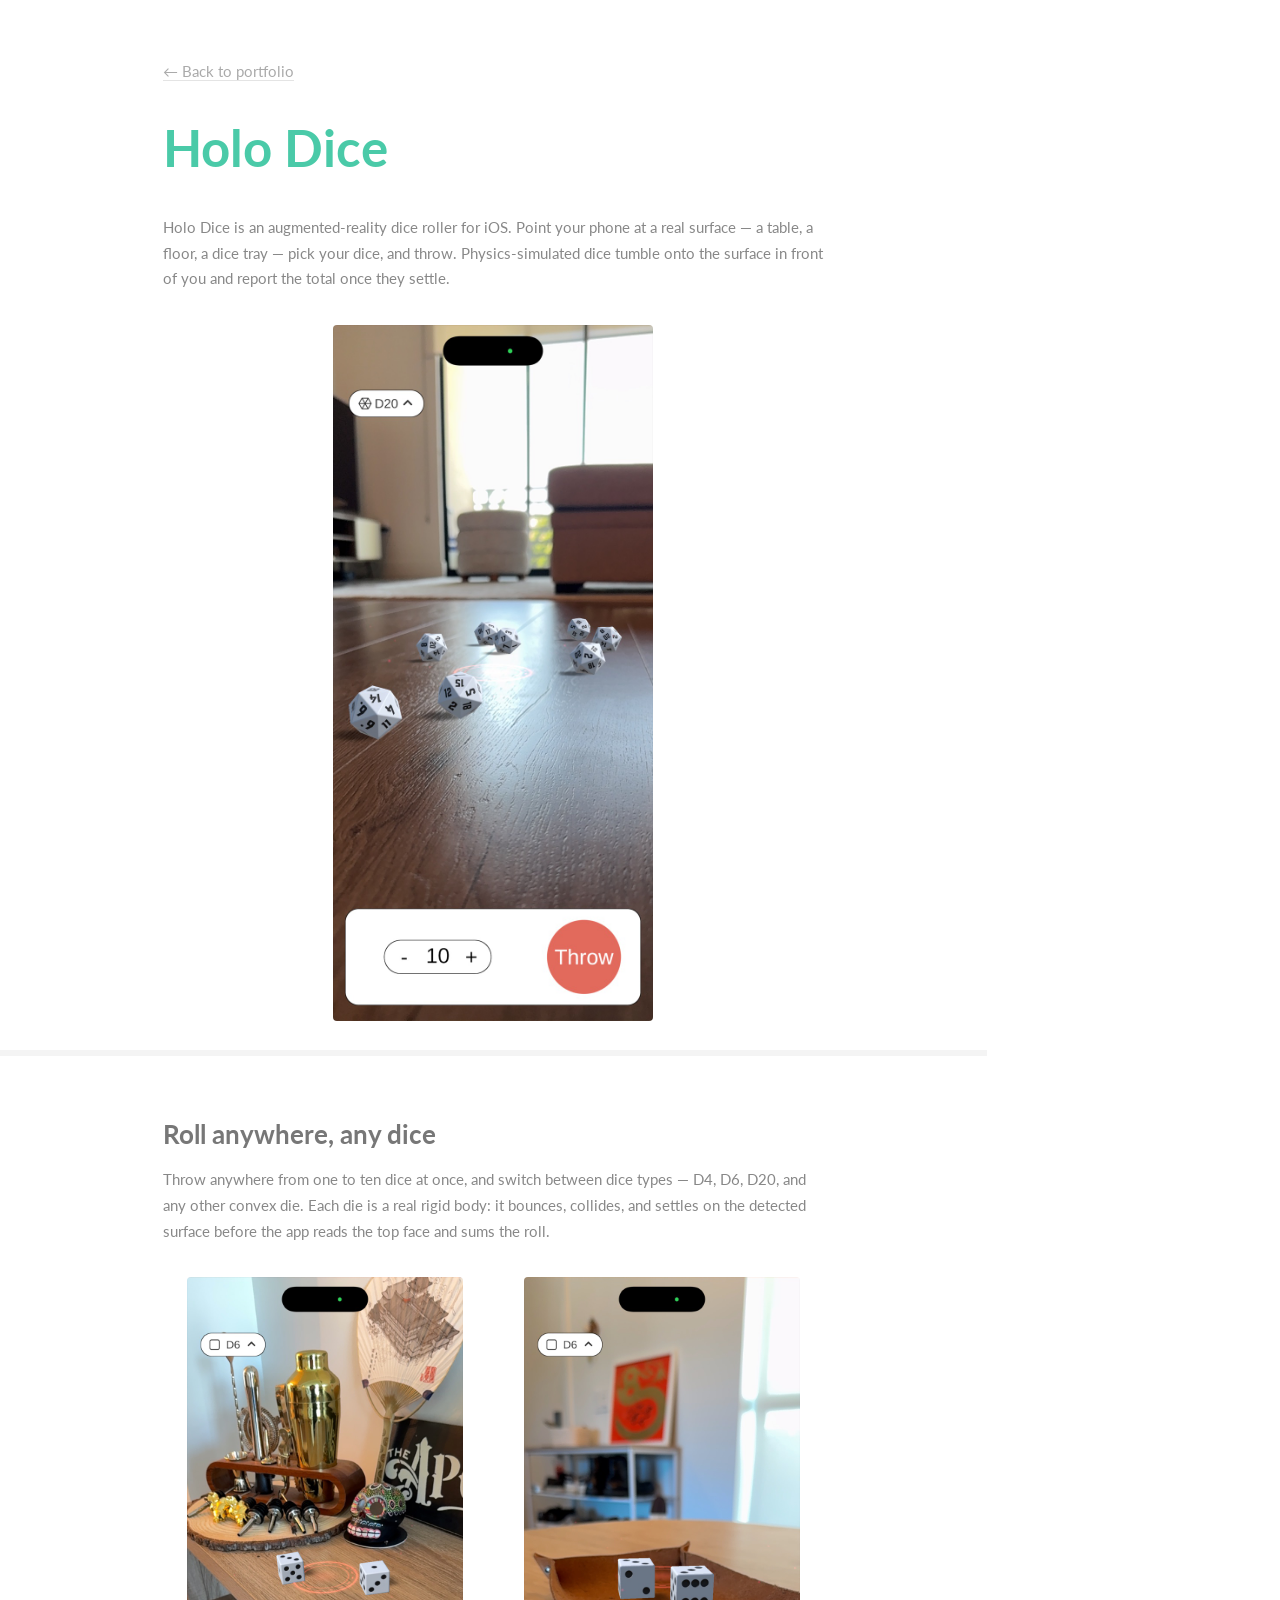
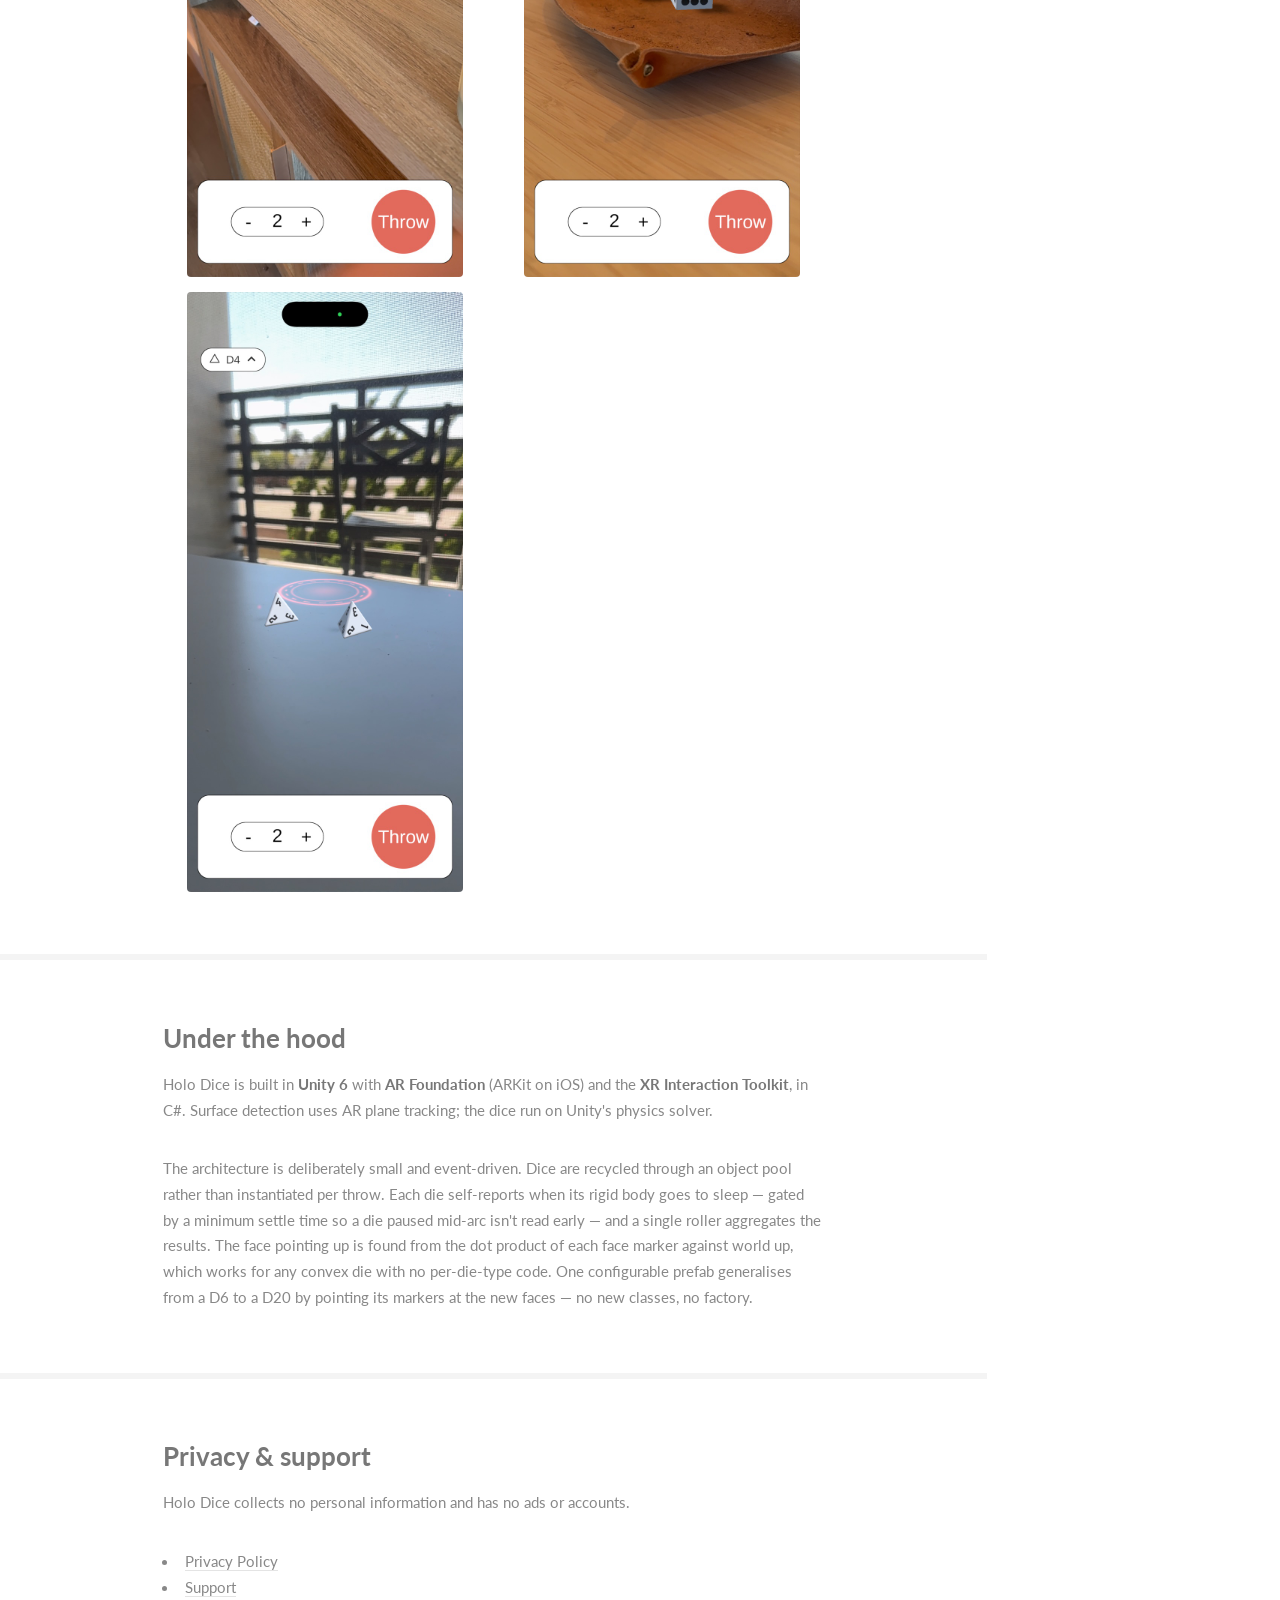
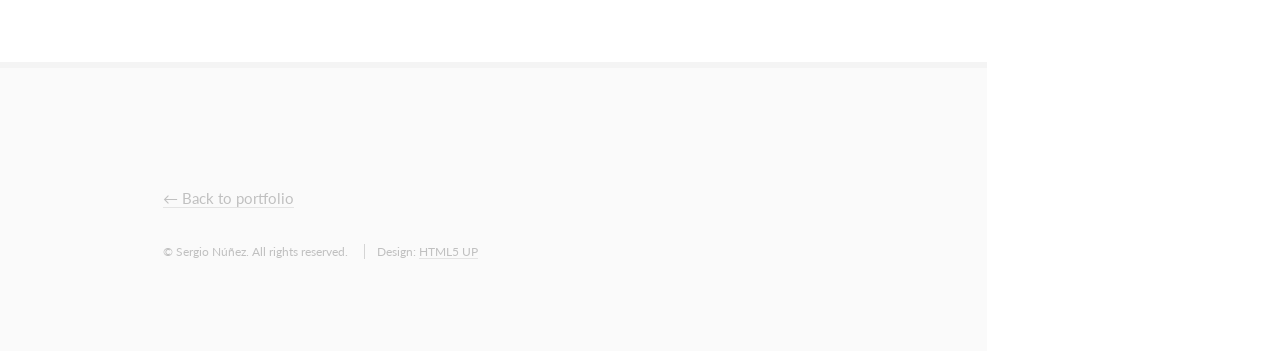
==== projects/holo-dice.html @ 377ddae7 "Rename project to Holo Dice and update privacy/support URLs" ====
<!DOCTYPE HTML>
<html>

<head>
	<title>Holo Dice — Sergio Núñez Portfolio</title>
	<meta charset="utf-8" />
	<meta name="viewport" content="width=device-width, initial-scale=1, user-scalable=no" />
	<link rel="stylesheet" href="../assets/css/main.css" />
</head>

<body class="is-preload">

	<!-- Wrapper -->
	<div id="wrapper">

		<!-- Main -->
		<div id="main">

			<!-- Intro -->
			<section id="one">
				<div class="container">
					<header class="major">
						<p><a href="../index.html#three">&larr; Back to portfolio</a></p>
						<h2>Holo Dice</h2>
					</header>
					<p>Holo Dice is an augmented-reality dice roller for iOS. Point your phone at a real surface &mdash; a
						table, a floor, a dice tray &mdash; pick your dice, and throw. Physics-simulated dice tumble onto
						the surface in front of you and report the total once they settle.</p>
					<div style="display: flex; justify-content: center;">
						<img src="../images/holo-dice/holo-dice_d20_floor.jpg"
							alt="Ten D20 dice scattered across a living-room floor in AR" loading="lazy" decoding="async"
							style="width: 60%; max-width: 320px; border-radius: 4px;" />
					</div>
				</div>
			</section>

			<!-- Gallery -->
			<section id="gallery">
				<div class="container">
					<h3>Roll anywhere, any dice</h3>
					<p>Throw anywhere from one to ten dice at once, and switch between dice types &mdash; D4, D6, D20, and
						any other convex die. Each die is a real rigid body: it bounces, collides, and settles on the
						detected surface before the app reads the top face and sums the roll.</p>
					<div class="media-grid">
						<img src="../images/holo-dice/holo-dice_d6_bar.jpg" alt="Two D6 dice resting on a console table in AR"
							loading="lazy" decoding="async" />
						<img src="../images/holo-dice/holo-dice_d6_tray.jpg" alt="Two D6 dice in a leather dice tray in AR"
							loading="lazy" decoding="async" />
						<img src="../images/holo-dice/holo-dice_d4_balcony.jpg"
							alt="Two D4 tetrahedral dice on a balcony table in AR" loading="lazy" decoding="async" />
					</div>
				</div>
			</section>

			<!-- Under the hood -->
			<section id="tech">
				<div class="container">
					<h3>Under the hood</h3>
					<p>Holo Dice is built in <strong>Unity 6</strong> with <strong>AR Foundation</strong> (ARKit on iOS)
						and the <strong>XR Interaction Toolkit</strong>, in C#. Surface detection uses AR plane tracking;
						the dice run on Unity's physics solver.</p>
					<p>The architecture is deliberately small and event-driven. Dice are recycled through an object pool
						rather than instantiated per throw. Each die self-reports when its rigid body goes to sleep
						&mdash; gated by a minimum settle time so a die paused mid-arc isn't read early &mdash; and a
						single roller aggregates the results. The face pointing up is found from the dot product of each
						face marker against world up, which works for any convex die with no per-die-type code. One
						configurable prefab generalises from a D6 to a D20 by pointing its markers at the new faces
						&mdash; no new classes, no factory.</p>
				</div>
			</section>

			<!-- Privacy & support -->
			<section id="links">
				<div class="container">
					<h3>Privacy &amp; support</h3>
					<p>Holo Dice collects no personal information and has no ads or accounts.</p>
					<ul>
						<li><a href="holo-dice-privacy.html">Privacy Policy</a></li>
						<li><a href="holo-dice-support.html">Support</a></li>
						<!-- TODO: add the App Store link here once the listing is live
						<li><a href="">Download on the App Store</a></li>
						-->
					</ul>
				</div>
			</section>

			<!-- Footer -->
			<section id="footer">
				<div class="container">
					<p><a href="../index.html#three">&larr; Back to portfolio</a></p>
					<ul class="copyright">
						<li>&copy; Sergio Núñez. All rights reserved.</li>
						<li>Design: <a href="http://html5up.net">HTML5 UP</a></li>
					</ul>
				</div>
			</section>

		</div>

	</div>

	<!-- Scripts -->
	<script src="../assets/js/jquery.min.js"></script>
	<script src="../assets/js/browser.min.js"></script>
	<script src="../assets/js/breakpoints.min.js"></script>
	<script src="../assets/js/util.js"></script>
	<script src="../assets/js/main.js"></script>

</body>

</html>
---- assets/css/main.css ----
@import url("fontawesome-all.min.css");
@import url("https://fonts.googleapis.com/css?family=Lato:400,400italic,700,700italic|Source+Code+Pro:400");

/*
	Read Only by HTML5 UP
	html5up.net | @ajlkn
	Free for personal and commercial use under the CCA 3.0 license (html5up.net/license)
*/

html, body, div, span, applet, object,
iframe, h1, h2, h3, h4, h5, h6, p, blockquote,
pre, a, abbr, acronym, address, big, cite,
code, del, dfn, em, img, ins, kbd, q, s, samp,
small, strike, strong, sub, sup, tt, var, b,
u, i, center, dl, dt, dd, ol, ul, li, fieldset,
form, label, legend, table, caption, tbody,
tfoot, thead, tr, th, td, article, aside,
canvas, details, embed, figure, figcaption,
footer, header, hgroup, menu, nav, output, ruby,
section, summary, time, mark, audio, video {
	margin: 0;
	padding: 0;
	border: 0;
	font-size: 100%;
	font: inherit;
	vertical-align: baseline;}

article, aside, details, figcaption, figure,
footer, header, hgroup, menu, nav, section {
	display: block;}

body {
	line-height: 1;
}

ol, ul {
	list-style: none;
}

blockquote, q {
	quotes: none;
}

	blockquote:before, blockquote:after, q:before, q:after {
		content: '';
		content: none;
	}

table {
	border-collapse: collapse;
	border-spacing: 0;
}

body {
	-webkit-text-size-adjust: none;
}

mark {
	background-color: transparent;
	color: inherit;
}

input::-moz-focus-inner {
	border: 0;
	padding: 0;
}

input, select, textarea {
	-moz-appearance: none;
	-webkit-appearance: none;
	-ms-appearance: none;
	appearance: none;
}

/* Basic */

	html {
		box-sizing: border-box;
	}

	*, *:before, *:after {
		box-sizing: inherit;
	}

	body {
		background: #fff;
	}

		body.is-preload *, body.is-preload *:before, body.is-preload *:after {
			-moz-animation: none !important;
			-webkit-animation: none !important;
			-ms-animation: none !important;
			animation: none !important;
			-moz-transition: none !important;
			-webkit-transition: none !important;
			-ms-transition: none !important;
			transition: none !important;
		}

	body, input, select, textarea {
		color: #888;
		font-family: "Lato", sans-serif;
		font-size: 16pt;
		font-weight: 400;
		line-height: 1.75em;
	}

	a {
		-moz-transition: color 0.2s ease-in-out, border-color 0.2s ease-in-out;
		-webkit-transition: color 0.2s ease-in-out, border-color 0.2s ease-in-out;
		-ms-transition: color 0.2s ease-in-out, border-color 0.2s ease-in-out;
		transition: color 0.2s ease-in-out, border-color 0.2s ease-in-out;
		border-bottom: solid 1px #e4e4e4;
		color: inherit;
		text-decoration: none;
	}

		a:hover {
			border-bottom-color: transparent;
			color: #4acaa8 !important;
		}

	strong, b {
		color: #777;
		font-weight: 700;
	}

	em, i {
		font-style: italic;
	}

	p {
		margin: 0 0 2.25em 0;
	}

	h1, h2, h3, h4, h5, h6 {
		color: #777;
		font-weight: 700;
		line-height: 1em;
		margin: 0 0 0.5625em 0;
	}

		h1 a, h2 a, h3 a, h4 a, h5 a, h6 a {
			border: 0;
			color: inherit;
			text-decoration: none;
		}

	h2 {
		font-size: 2em;
		line-height: 1.5em;
	}

	h3 {
		font-size: 1.75em;
		line-height: 1.5em;
	}

	h4 {
		font-size: 1.25em;
		line-height: 1.5em;
	}

	h5 {
		font-size: 0.9em;
		line-height: 1.5em;
	}

	h6 {
		font-size: 0.7em;
		line-height: 1.5em;
	}

	sub {
		font-size: 0.8em;
		position: relative;
		top: 0.5em;
	}

	sup {
		font-size: 0.8em;
		position: relative;
		top: -0.5em;
	}

	hr {
		border: 0;
		border-bottom: solid 2px #f4f4f4;
		margin: 2.25em 0;
	}

		hr.major {
			margin: 3.375em 0;
		}

	blockquote {
		border-left: solid 8px #e4e4e4;
		font-style: italic;
		margin: 0 0 2.25em 0;
		padding: 0.5em 0 0.5em 2em;
	}

	code {
		background: #555;
		border-radius: 5px;
		color: #fff;
		font-family: "Source Code Pro", monospace;
		font-size: 0.9em;
		margin: 0 0.25em;
		padding: 0.25em 0.65em;
	}

	pre {
		font-family: "Source Code Pro", monospace;
		font-size: 0.9em;
		margin: 0 0 2.25em 0;
	}

		pre code {
			-webkit-overflow-scrolling: touch;
			display: block;
			line-height: 1.5em;
			overflow-x: auto;
			padding: 1em 1.5em;
		}

	.align-left {
		text-align: left;
	}

	.align-center {
		text-align: center;
	}

	.align-right {
		text-align: right;
	}

/* Row */

	.row {
		display: flex;
		flex-wrap: wrap;
		box-sizing: border-box;
		align-items: stretch;
	}

		.row > * {
			box-sizing: border-box;
		}

		.row.gtr-uniform > * > :last-child {
			margin-bottom: 0;
		}

		.row.aln-left {
			justify-content: flex-start;
		}

		.row.aln-center {
			justify-content: center;
		}

		.row.aln-right {
			justify-content: flex-end;
		}

		.row.aln-top {
			align-items: flex-start;
		}

		.row.aln-middle {
			align-items: center;
		}

		.row.aln-bottom {
			align-items: flex-end;
		}

		.row > .imp {
			order: -1;
		}

		.row > .col-1 {
			width: 8.33333%;
		}

		.row > .off-1 {
			margin-left: 8.33333%;
		}

		.row > .col-2 {
			width: 16.66667%;
		}

		.row > .off-2 {
			margin-left: 16.66667%;
		}

		.row > .col-3 {
			width: 25%;
		}

		.row > .off-3 {
			margin-left: 25%;
		}

		.row > .col-4 {
			width: 33.33333%;
		}

		.row > .off-4 {
			margin-left: 33.33333%;
		}

		.row > .col-5 {
			width: 41.66667%;
		}

		.row > .off-5 {
			margin-left: 41.66667%;
		}

		.row > .col-6 {
			width: 50%;
		}

		.row > .off-6 {
			margin-left: 50%;
		}

		.row > .col-7 {
			width: 58.33333%;
		}

		.row > .off-7 {
			margin-left: 58.33333%;
		}

		.row > .col-8 {
			width: 66.66667%;
		}

		.row > .off-8 {
			margin-left: 66.66667%;
		}

		.row > .col-9 {
			width: 75%;
		}

		.row > .off-9 {
			margin-left: 75%;
		}

		.row > .col-10 {
			width: 83.33333%;
		}

		.row > .off-10 {
			margin-left: 83.33333%;
		}

		.row > .col-11 {
			width: 91.66667%;
		}

		.row > .off-11 {
			margin-left: 91.66667%;
		}

		.row > .col-12 {
			width: 100%;
		}

		.row > .off-12 {
			margin-left: 100%;
		}

		.row.gtr-0 {
			margin-top: 0;
			margin-left: 0em;
		}

			.row.gtr-0 > * {
				padding: 0 0 0 0em;
			}

			.row.gtr-0.gtr-uniform {
				margin-top: 0em;
			}

				.row.gtr-0.gtr-uniform > * {
					padding-top: 0em;
				}

		.row.gtr-25 {
			margin-top: 0;
			margin-left: -0.5em;
		}

			.row.gtr-25 > * {
				padding: 0 0 0 0.5em;
			}

			.row.gtr-25.gtr-uniform {
				margin-top: -0.5em;
			}

				.row.gtr-25.gtr-uniform > * {
					padding-top: 0.5em;
				}

		.row.gtr-50 {
			margin-top: 0;
			margin-left: -1em;
		}

			.row.gtr-50 > * {
				padding: 0 0 0 1em;
			}

			.row.gtr-50.gtr-uniform {
				margin-top: -1em;
			}

				.row.gtr-50.gtr-uniform > * {
					padding-top: 1em;
				}

		.row {
			margin-top: 0;
			margin-left: -2em;
		}

			.row > * {
				padding: 0 0 0 2em;
			}

			.row.gtr-uniform {
				margin-top: -2em;
			}

				.row.gtr-uniform > * {
					padding-top: 2em;
				}

		.row.gtr-150 {
			margin-top: 0;
			margin-left: -3em;
		}

			.row.gtr-150 > * {
				padding: 0 0 0 3em;
			}

			.row.gtr-150.gtr-uniform {
				margin-top: -3em;
			}

				.row.gtr-150.gtr-uniform > * {
					padding-top: 3em;
				}

		.row.gtr-200 {
			margin-top: 0;
			margin-left: -4em;
		}

			.row.gtr-200 > * {
				padding: 0 0 0 4em;
			}

			.row.gtr-200.gtr-uniform {
				margin-top: -4em;
			}

				.row.gtr-200.gtr-uniform > * {
					padding-top: 4em;
				}

		@media screen and (max-width: 1680px) {

			.row {
				display: flex;
				flex-wrap: wrap;
				box-sizing: border-box;
				align-items: stretch;
			}

				.row > * {
					box-sizing: border-box;
				}

				.row.gtr-uniform > * > :last-child {
					margin-bottom: 0;
				}

				.row.aln-left {
					justify-content: flex-start;
				}

				.row.aln-center {
					justify-content: center;
				}

				.row.aln-right {
					justify-content: flex-end;
				}

				.row.aln-top {
					align-items: flex-start;
				}

				.row.aln-middle {
					align-items: center;
				}

				.row.aln-bottom {
					align-items: flex-end;
				}

				.row > .imp-xlarge {
					order: -1;
				}

				.row > .col-1-xlarge {
					width: 8.33333%;
				}

				.row > .off-1-xlarge {
					margin-left: 8.33333%;
				}

				.row > .col-2-xlarge {
					width: 16.66667%;
				}

				.row > .off-2-xlarge {
					margin-left: 16.66667%;
				}

				.row > .col-3-xlarge {
					width: 25%;
				}

				.row > .off-3-xlarge {
					margin-left: 25%;
				}

				.row > .col-4-xlarge {
					width: 33.33333%;
				}

				.row > .off-4-xlarge {
					margin-left: 33.33333%;
				}

				.row > .col-5-xlarge {
					width: 41.66667%;
				}

				.row > .off-5-xlarge {
					margin-left: 41.66667%;
				}

				.row > .col-6-xlarge {
					width: 50%;
				}

				.row > .off-6-xlarge {
					margin-left: 50%;
				}

				.row > .col-7-xlarge {
					width: 58.33333%;
				}

				.row > .off-7-xlarge {
					margin-left: 58.33333%;
				}

				.row > .col-8-xlarge {
					width: 66.66667%;
				}

				.row > .off-8-xlarge {
					margin-left: 66.66667%;
				}

				.row > .col-9-xlarge {
					width: 75%;
				}

				.row > .off-9-xlarge {
					margin-left: 75%;
				}

				.row > .col-10-xlarge {
					width: 83.33333%;
				}

				.row > .off-10-xlarge {
					margin-left: 83.33333%;
				}

				.row > .col-11-xlarge {
					width: 91.66667%;
				}

				.row > .off-11-xlarge {
					margin-left: 91.66667%;
				}

				.row > .col-12-xlarge {
					width: 100%;
				}

				.row > .off-12-xlarge {
					margin-left: 100%;
				}

				.row.gtr-0 {
					margin-top: 0;
					margin-left: 0em;
				}

					.row.gtr-0 > * {
						padding: 0 0 0 0em;
					}

					.row.gtr-0.gtr-uniform {
						margin-top: 0em;
					}

						.row.gtr-0.gtr-uniform > * {
							padding-top: 0em;
						}

				.row.gtr-25 {
					margin-top: 0;
					margin-left: -0.5em;
				}

					.row.gtr-25 > * {
						padding: 0 0 0 0.5em;
					}

					.row.gtr-25.gtr-uniform {
						margin-top: -0.5em;
					}

						.row.gtr-25.gtr-uniform > * {
							padding-top: 0.5em;
						}

				.row.gtr-50 {
					margin-top: 0;
					margin-left: -1em;
				}

					.row.gtr-50 > * {
						padding: 0 0 0 1em;
					}

					.row.gtr-50.gtr-uniform {
						margin-top: -1em;
					}

						.row.gtr-50.gtr-uniform > * {
							padding-top: 1em;
						}

				.row {
					margin-top: 0;
					margin-left: -2em;
				}

					.row > * {
						padding: 0 0 0 2em;
					}

					.row.gtr-uniform {
						margin-top: -2em;
					}

						.row.gtr-uniform > * {
							padding-top: 2em;
						}

				.row.gtr-150 {
					margin-top: 0;
					margin-left: -3em;
				}

					.row.gtr-150 > * {
						padding: 0 0 0 3em;
					}

					.row.gtr-150.gtr-uniform {
						margin-top: -3em;
					}

						.row.gtr-150.gtr-uniform > * {
							padding-top: 3em;
						}

				.row.gtr-200 {
					margin-top: 0;
					margin-left: -4em;
				}

					.row.gtr-200 > * {
						padding: 0 0 0 4em;
					}

					.row.gtr-200.gtr-uniform {
						margin-top: -4em;
					}

						.row.gtr-200.gtr-uniform > * {
							padding-top: 4em;
						}

		}

		@media screen and (max-width: 1280px) {

			.row {
				display: flex;
				flex-wrap: wrap;
				box-sizing: border-box;
				align-items: stretch;
			}

				.row > * {
					box-sizing: border-box;
				}

				.row.gtr-uniform > * > :last-child {
					margin-bottom: 0;
				}

				.row.aln-left {
					justify-content: flex-start;
				}

				.row.aln-center {
					justify-content: center;
				}

				.row.aln-right {
					justify-content: flex-end;
				}

				.row.aln-top {
					align-items: flex-start;
				}

				.row.aln-middle {
					align-items: center;
				}

				.row.aln-bottom {
					align-items: flex-end;
				}

				.row > .imp-large {
					order: -1;
				}

				.row > .col-1-large {
					width: 8.33333%;
				}

				.row > .off-1-large {
					margin-left: 8.33333%;
				}

				.row > .col-2-large {
					width: 16.66667%;
				}

				.row > .off-2-large {
					margin-left: 16.66667%;
				}

				.row > .col-3-large {
					width: 25%;
				}

				.row > .off-3-large {
					margin-left: 25%;
				}

				.row > .col-4-large {
					width: 33.33333%;
				}

				.row > .off-4-large {
					margin-left: 33.33333%;
				}

				.row > .col-5-large {
					width: 41.66667%;
				}

				.row > .off-5-large {
					margin-left: 41.66667%;
				}

				.row > .col-6-large {
					width: 50%;
				}

				.row > .off-6-large {
					margin-left: 50%;
				}

				.row > .col-7-large {
					width: 58.33333%;
				}

				.row > .off-7-large {
					margin-left: 58.33333%;
				}

				.row > .col-8-large {
					width: 66.66667%;
				}

				.row > .off-8-large {
					margin-left: 66.66667%;
				}

				.row > .col-9-large {
					width: 75%;
				}

				.row > .off-9-large {
					margin-left: 75%;
				}

				.row > .col-10-large {
					width: 83.33333%;
				}

				.row > .off-10-large {
					margin-left: 83.33333%;
				}

				.row > .col-11-large {
					width: 91.66667%;
				}

				.row > .off-11-large {
					margin-left: 91.66667%;
				}

				.row > .col-12-large {
					width: 100%;
				}

				.row > .off-12-large {
					margin-left: 100%;
				}

				.row.gtr-0 {
					margin-top: 0;
					margin-left: 0em;
				}

					.row.gtr-0 > * {
						padding: 0 0 0 0em;
					}

					.row.gtr-0.gtr-uniform {
						margin-top: 0em;
					}

						.row.gtr-0.gtr-uniform > * {
							padding-top: 0em;
						}

				.row.gtr-25 {
					margin-top: 0;
					margin-left: -0.375em;
				}

					.row.gtr-25 > * {
						padding: 0 0 0 0.375em;
					}

					.row.gtr-25.gtr-uniform {
						margin-top: -0.375em;
					}

						.row.gtr-25.gtr-uniform > * {
							padding-top: 0.375em;
						}

				.row.gtr-50 {
					margin-top: 0;
					margin-left: -0.75em;
				}

					.row.gtr-50 > * {
						padding: 0 0 0 0.75em;
					}

					.row.gtr-50.gtr-uniform {
						margin-top: -0.75em;
					}

						.row.gtr-50.gtr-uniform > * {
							padding-top: 0.75em;
						}

				.row {
					margin-top: 0;
					margin-left: -1.5em;
				}

					.row > * {
						padding: 0 0 0 1.5em;
					}

					.row.gtr-uniform {
						margin-top: -1.5em;
					}

						.row.gtr-uniform > * {
							padding-top: 1.5em;
						}

				.row.gtr-150 {
					margin-top: 0;
					margin-left: -2.25em;
				}

					.row.gtr-150 > * {
						padding: 0 0 0 2.25em;
					}

					.row.gtr-150.gtr-uniform {
						margin-top: -2.25em;
					}

						.row.gtr-150.gtr-uniform > * {
							padding-top: 2.25em;
						}

				.row.gtr-200 {
					margin-top: 0;
					margin-left: -3em;
				}

					.row.gtr-200 > * {
						padding: 0 0 0 3em;
					}

					.row.gtr-200.gtr-uniform {
						margin-top: -3em;
					}

						.row.gtr-200.gtr-uniform > * {
							padding-top: 3em;
						}

		}

		@media screen and (max-width: 1024px) {

			.row {
				display: flex;
				flex-wrap: wrap;
				box-sizing: border-box;
				align-items: stretch;
			}

				.row > * {
					box-sizing: border-box;
				}

				.row.gtr-uniform > * > :last-child {
					margin-bottom: 0;
				}

				.row.aln-left {
					justify-content: flex-start;
				}

				.row.aln-center {
					justify-content: center;
				}

				.row.aln-right {
					justify-content: flex-end;
				}

				.row.aln-top {
					align-items: flex-start;
				}

				.row.aln-middle {
					align-items: center;
				}

				.row.aln-bottom {
					align-items: flex-end;
				}

				.row > .imp-medium {
					order: -1;
				}

				.row > .col-1-medium {
					width: 8.33333%;
				}

				.row > .off-1-medium {
					margin-left: 8.33333%;
				}

				.row > .col-2-medium {
					width: 16.66667%;
				}

				.row > .off-2-medium {
					margin-left: 16.66667%;
				}

				.row > .col-3-medium {
					width: 25%;
				}

				.row > .off-3-medium {
					margin-left: 25%;
				}

				.row > .col-4-medium {
					width: 33.33333%;
				}

				.row > .off-4-medium {
					margin-left: 33.33333%;
				}

				.row > .col-5-medium {
					width: 41.66667%;
				}

				.row > .off-5-medium {
					margin-left: 41.66667%;
				}

				.row > .col-6-medium {
					width: 50%;
				}

				.row > .off-6-medium {
					margin-left: 50%;
				}

				.row > .col-7-medium {
					width: 58.33333%;
				}

				.row > .off-7-medium {
					margin-left: 58.33333%;
				}

				.row > .col-8-medium {
					width: 66.66667%;
				}

				.row > .off-8-medium {
					margin-left: 66.66667%;
				}

				.row > .col-9-medium {
					width: 75%;
				}

				.row > .off-9-medium {
					margin-left: 75%;
				}

				.row > .col-10-medium {
					width: 83.33333%;
				}

				.row > .off-10-medium {
					margin-left: 83.33333%;
				}

				.row > .col-11-medium {
					width: 91.66667%;
				}

				.row > .off-11-medium {
					margin-left: 91.66667%;
				}

				.row > .col-12-medium {
					width: 100%;
				}

				.row > .off-12-medium {
					margin-left: 100%;
				}

				.row.gtr-0 {
					margin-top: 0;
					margin-left: 0em;
				}

					.row.gtr-0 > * {
						padding: 0 0 0 0em;
					}

					.row.gtr-0.gtr-uniform {
						margin-top: 0em;
					}

						.row.gtr-0.gtr-uniform > * {
							padding-top: 0em;
						}

				.row.gtr-25 {
					margin-top: 0;
					margin-left: -0.375em;
				}

					.row.gtr-25 > * {
						padding: 0 0 0 0.375em;
					}

					.row.gtr-25.gtr-uniform {
						margin-top: -0.375em;
					}

						.row.gtr-25.gtr-uniform > * {
							padding-top: 0.375em;
						}

				.row.gtr-50 {
					margin-top: 0;
					margin-left: -0.75em;
				}

					.row.gtr-50 > * {
						padding: 0 0 0 0.75em;
					}

					.row.gtr-50.gtr-uniform {
						margin-top: -0.75em;
					}

						.row.gtr-50.gtr-uniform > * {
							padding-top: 0.75em;
						}

				.row {
					margin-top: 0;
					margin-left: -1.5em;
				}

					.row > * {
						padding: 0 0 0 1.5em;
					}

					.row.gtr-uniform {
						margin-top: -1.5em;
					}

						.row.gtr-uniform > * {
							padding-top: 1.5em;
						}

				.row.gtr-150 {
					margin-top: 0;
					margin-left: -2.25em;
				}

					.row.gtr-150 > * {
						padding: 0 0 0 2.25em;
					}

					.row.gtr-150.gtr-uniform {
						margin-top: -2.25em;
					}

						.row.gtr-150.gtr-uniform > * {
							padding-top: 2.25em;
						}

				.row.gtr-200 {
					margin-top: 0;
					margin-left: -3em;
				}

					.row.gtr-200 > * {
						padding: 0 0 0 3em;
					}

					.row.gtr-200.gtr-uniform {
						margin-top: -3em;
					}

						.row.gtr-200.gtr-uniform > * {
							padding-top: 3em;
						}

		}

		@media screen and (max-width: 736px) {

			.row {
				display: flex;
				flex-wrap: wrap;
				box-sizing: border-box;
				align-items: stretch;
			}

				.row > * {
					box-sizing: border-box;
				}

				.row.gtr-uniform > * > :last-child {
					margin-bottom: 0;
				}

				.row.aln-left {
					justify-content: flex-start;
				}

				.row.aln-center {
					justify-content: center;
				}

				.row.aln-right {
					justify-content: flex-end;
				}

				.row.aln-top {
					align-items: flex-start;
				}

				.row.aln-middle {
					align-items: center;
				}

				.row.aln-bottom {
					align-items: flex-end;
				}

				.row > .imp-small {
					order: -1;
				}

				.row > .col-1-small {
					width: 8.33333%;
				}

				.row > .off-1-small {
					margin-left: 8.33333%;
				}

				.row > .col-2-small {
					width: 16.66667%;
				}

				.row > .off-2-small {
					margin-left: 16.66667%;
				}

				.row > .col-3-small {
					width: 25%;
				}

				.row > .off-3-small {
					margin-left: 25%;
				}

				.row > .col-4-small {
					width: 33.33333%;
				}

				.row > .off-4-small {
					margin-left: 33.33333%;
				}

				.row > .col-5-small {
					width: 41.66667%;
				}

				.row > .off-5-small {
					margin-left: 41.66667%;
				}

				.row > .col-6-small {
					width: 50%;
				}

				.row > .off-6-small {
					margin-left: 50%;
				}

				.row > .col-7-small {
					width: 58.33333%;
				}

				.row > .off-7-small {
					margin-left: 58.33333%;
				}

				.row > .col-8-small {
					width: 66.66667%;
				}

				.row > .off-8-small {
					margin-left: 66.66667%;
				}

				.row > .col-9-small {
					width: 75%;
				}

				.row > .off-9-small {
					margin-left: 75%;
				}

				.row > .col-10-small {
					width: 83.33333%;
				}

				.row > .off-10-small {
					margin-left: 83.33333%;
				}

				.row > .col-11-small {
					width: 91.66667%;
				}

				.row > .off-11-small {
					margin-left: 91.66667%;
				}

				.row > .col-12-small {
					width: 100%;
				}

				.row > .off-12-small {
					margin-left: 100%;
				}

				.row.gtr-0 {
					margin-top: 0;
					margin-left: 0em;
				}

					.row.gtr-0 > * {
						padding: 0 0 0 0em;
					}

					.row.gtr-0.gtr-uniform {
						margin-top: 0em;
					}

						.row.gtr-0.gtr-uniform > * {
							padding-top: 0em;
						}

				.row.gtr-25 {
					margin-top: 0;
					margin-left: -0.3125em;
				}

					.row.gtr-25 > * {
						padding: 0 0 0 0.3125em;
					}

					.row.gtr-25.gtr-uniform {
						margin-top: -0.3125em;
					}

						.row.gtr-25.gtr-uniform > * {
							padding-top: 0.3125em;
						}

				.row.gtr-50 {
					margin-top: 0;
					margin-left: -0.625em;
				}

					.row.gtr-50 > * {
						padding: 0 0 0 0.625em;
					}

					.row.gtr-50.gtr-uniform {
						margin-top: -0.625em;
					}

						.row.gtr-50.gtr-uniform > * {
							padding-top: 0.625em;
						}

				.row {
					margin-top: 0;
					margin-left: -1.25em;
				}

					.row > * {
						padding: 0 0 0 1.25em;
					}

					.row.gtr-uniform {
						margin-top: -1.25em;
					}

						.row.gtr-uniform > * {
							padding-top: 1.25em;
						}

				.row.gtr-150 {
					margin-top: 0;
					margin-left: -1.875em;
				}

					.row.gtr-150 > * {
						padding: 0 0 0 1.875em;
					}

					.row.gtr-150.gtr-uniform {
						margin-top: -1.875em;
					}

						.row.gtr-150.gtr-uniform > * {
							padding-top: 1.875em;
						}

				.row.gtr-200 {
					margin-top: 0;
					margin-left: -2.5em;
				}

					.row.gtr-200 > * {
						padding: 0 0 0 2.5em;
					}

					.row.gtr-200.gtr-uniform {
						margin-top: -2.5em;
					}

						.row.gtr-200.gtr-uniform > * {
							padding-top: 2.5em;
						}

		}

		@media screen and (max-width: 480px) {

			.row {
				display: flex;
				flex-wrap: wrap;
				box-sizing: border-box;
				align-items: stretch;
			}

				.row > * {
					box-sizing: border-box;
				}

				.row.gtr-uniform > * > :last-child {
					margin-bottom: 0;
				}

				.row.aln-left {
					justify-content: flex-start;
				}

				.row.aln-center {
					justify-content: center;
				}

				.row.aln-right {
					justify-content: flex-end;
				}

				.row.aln-top {
					align-items: flex-start;
				}

				.row.aln-middle {
					align-items: center;
				}

				.row.aln-bottom {
					align-items: flex-end;
				}

				.row > .imp-xsmall {
					order: -1;
				}

				.row > .col-1-xsmall {
					width: 8.33333%;
				}

				.row > .off-1-xsmall {
					margin-left: 8.33333%;
				}

				.row > .col-2-xsmall {
					width: 16.66667%;
				}

				.row > .off-2-xsmall {
					margin-left: 16.66667%;
				}

				.row > .col-3-xsmall {
					width: 25%;
				}

				.row > .off-3-xsmall {
					margin-left: 25%;
				}

				.row > .col-4-xsmall {
					width: 33.33333%;
				}

				.row > .off-4-xsmall {
					margin-left: 33.33333%;
				}

				.row > .col-5-xsmall {
					width: 41.66667%;
				}

				.row > .off-5-xsmall {
					margin-left: 41.66667%;
				}

				.row > .col-6-xsmall {
					width: 50%;
				}

				.row > .off-6-xsmall {
					margin-left: 50%;
				}

				.row > .col-7-xsmall {
					width: 58.33333%;
				}

				.row > .off-7-xsmall {
					margin-left: 58.33333%;
				}

				.row > .col-8-xsmall {
					width: 66.66667%;
				}

				.row > .off-8-xsmall {
					margin-left: 66.66667%;
				}

				.row > .col-9-xsmall {
					width: 75%;
				}

				.row > .off-9-xsmall {
					margin-left: 75%;
				}

				.row > .col-10-xsmall {
					width: 83.33333%;
				}

				.row > .off-10-xsmall {
					margin-left: 83.33333%;
				}

				.row > .col-11-xsmall {
					width: 91.66667%;
				}

				.row > .off-11-xsmall {
					margin-left: 91.66667%;
				}

				.row > .col-12-xsmall {
					width: 100%;
				}

				.row > .off-12-xsmall {
					margin-left: 100%;
				}

				.row.gtr-0 {
					margin-top: 0;
					margin-left: 0em;
				}

					.row.gtr-0 > * {
						padding: 0 0 0 0em;
					}

					.row.gtr-0.gtr-uniform {
						margin-top: 0em;
					}

						.row.gtr-0.gtr-uniform > * {
							padding-top: 0em;
						}

				.row.gtr-25 {
					margin-top: 0;
					margin-left: -0.3125em;
				}

					.row.gtr-25 > * {
						padding: 0 0 0 0.3125em;
					}

					.row.gtr-25.gtr-uniform {
						margin-top: -0.3125em;
					}

						.row.gtr-25.gtr-uniform > * {
							padding-top: 0.3125em;
						}

				.row.gtr-50 {
					margin-top: 0;
					margin-left: -0.625em;
				}

					.row.gtr-50 > * {
						padding: 0 0 0 0.625em;
					}

					.row.gtr-50.gtr-uniform {
						margin-top: -0.625em;
					}

						.row.gtr-50.gtr-uniform > * {
							padding-top: 0.625em;
						}

				.row {
					margin-top: 0;
					margin-left: -1.25em;
				}

					.row > * {
						padding: 0 0 0 1.25em;
					}

					.row.gtr-uniform {
						margin-top: -1.25em;
					}

						.row.gtr-uniform > * {
							padding-top: 1.25em;
						}

				.row.gtr-150 {
					margin-top: 0;
					margin-left: -1.875em;
				}

					.row.gtr-150 > * {
						padding: 0 0 0 1.875em;
					}

					.row.gtr-150.gtr-uniform {
						margin-top: -1.875em;
					}

						.row.gtr-150.gtr-uniform > * {
							padding-top: 1.875em;
						}

				.row.gtr-200 {
					margin-top: 0;
					margin-left: -2.5em;
				}

					.row.gtr-200 > * {
						padding: 0 0 0 2.5em;
					}

					.row.gtr-200.gtr-uniform {
						margin-top: -2.5em;
					}

						.row.gtr-200.gtr-uniform > * {
							padding-top: 2.5em;
						}

		}

/* Container */

	.container {
		margin: 0 auto;
		max-width: calc(100% - 4.5em);
		width: 45em;
	}

		.container.xsmall {
			width: 11.25em;
		}

		.container.small {
			width: 22.5em;
		}

		.container.medium {
			width: 33.75em;
		}

		.container.large {
			width: 56.25em;
		}

		.container.xlarge {
			width: 67.5em;
		}

		.container.max {
			width: 100%;
		}

		@media screen and (max-width: 1024px) {

			.container {
				width: 100% !important;
			}

		}

		@media screen and (max-width: 480px) {

			.container {
				max-width: calc(100% - 3.375em);
			}

		}

/* Section/Article */

	section.special, article.special {
		text-align: center;
	}

	header p {
		color: #aaa;
		position: relative;
		margin: 0 0 1.6875em 0;
	}

	header h2 + p {
		font-size: 1.25em;
		margin-top: -0.5em;
		line-height: 1.5em;
	}

	header h3 + p {
		font-size: 1.1em;
		margin-top: -0.35em;
		line-height: 1.5em;
	}

	header h4 + p,
	header h5 + p,
	header h6 + p {
		font-size: 0.9em;
		margin-top: -0.25em;
		line-height: 1.5em;
	}

	header.major h2 {
		color: #4acaa8;
		font-size: 3.5em;
	}

		header.major h2 + p {
			color: #777;
			font-size: 1.75em;
			font-weight: 700;
			margin-top: -0.75em;
		}

/* Form */

	form {
		margin: 0 0 2.25em 0;
	}

	label {
		color: #777;
		display: block;
		font-size: 0.9em;
		font-weight: 700;
		margin: 0 0 1.125em 0;
	}

	input::-moz-focus-inner {
		border: 0;
		padding: 0;
	}

	input[type="text"],
	input[type="password"],
	input[type="email"],
	select,
	textarea {
		-moz-appearance: none;
		-webkit-appearance: none;
		-ms-appearance: none;
		appearance: none;
		border-radius: 5px;
		border: none;
		border: solid 2px #e4e4e4;
		color: inherit;
		display: block;
		outline: 0;
		padding: 0 1em;
		text-decoration: none;
		width: 100%;
	}

		input[type="text"]:invalid,
		input[type="password"]:invalid,
		input[type="email"]:invalid,
		select:invalid,
		textarea:invalid {
			box-shadow: none;
		}

		input[type="text"]:focus,
		input[type="password"]:focus,
		input[type="email"]:focus,
		select:focus,
		textarea:focus {
			border-color: #4acaa8;
		}

	select {
		background-image: url("data:image/svg+xml;charset=utf8,%3Csvg xmlns='http://www.w3.org/2000/svg' width='40' height='40' preserveAspectRatio='none' viewBox='0 0 40 40'%3E%3Cpath d='M9.4,12.3l10.4,10.4l10.4-10.4c0.2-0.2,0.5-0.4,0.9-0.4c0.3,0,0.6,0.1,0.9,0.4l3.3,3.3c0.2,0.2,0.4,0.5,0.4,0.9 c0,0.4-0.1,0.6-0.4,0.9L20.7,31.9c-0.2,0.2-0.5,0.4-0.9,0.4c-0.3,0-0.6-0.1-0.9-0.4L4.3,17.3c-0.2-0.2-0.4-0.5-0.4-0.9 c0-0.4,0.1-0.6,0.4-0.9l3.3-3.3c0.2-0.2,0.5-0.4,0.9-0.4S9.1,12.1,9.4,12.3z' fill='%23e4e4e4' /%3E%3C/svg%3E");
		background-size: 1.25em;
		background-repeat: no-repeat;
		background-position: calc(100% - 1em) center;
		height: 2.75em;
		padding-right: 2.75em;
		text-overflow: ellipsis;
	}

		select option {
			color: #777;
			background: #fff;
		}

		select:focus::-ms-value {
			background-color: transparent;
		}

		select::-ms-expand {
			display: none;
		}

	input[type="text"],
	input[type="password"],
	input[type="email"],
	select {
		height: 2.75em;
	}

	textarea {
		padding: 0.75em 1em;
	}

	input[type="checkbox"],
	input[type="radio"] {
		-moz-appearance: none;
		-webkit-appearance: none;
		-ms-appearance: none;
		appearance: none;
		display: block;
		float: left;
		margin-right: -2em;
		opacity: 0;
		width: 1em;
		z-index: -1;
	}

		input[type="checkbox"] + label,
		input[type="radio"] + label {
			text-decoration: none;
			color: #888;
			cursor: pointer;
			display: inline-block;
			font-size: 1em;
			font-weight: 400;
			padding-left: 2.4em;
			padding-right: 0.75em;
			position: relative;
		}

			input[type="checkbox"] + label:before,
			input[type="radio"] + label:before {
				-moz-osx-font-smoothing: grayscale;
				-webkit-font-smoothing: antialiased;
				display: inline-block;
				font-style: normal;
				font-variant: normal;
				text-rendering: auto;
				line-height: 1;
				text-transform: none !important;
				font-family: 'Font Awesome 5 Free';
				font-weight: 900;
			}

			input[type="checkbox"] + label:before,
			input[type="radio"] + label:before {
				background: #fafafa;
				border-radius: 5px;
				border: solid 2px #e4e4e4;
				content: '';
				display: inline-block;
				font-size: 0.8em;
				height: 2.0625em;
				left: 0;
				line-height: 2.0625em;
				position: absolute;
				text-align: center;
				top: 0;
				width: 2.0625em;
			}

		input[type="checkbox"]:checked + label:before,
		input[type="radio"]:checked + label:before {
			background: #989898;
			border-color: #989898;
			color: #ffffff;
			content: '\f00c';
		}

		input[type="checkbox"]:focus + label:before,
		input[type="radio"]:focus + label:before {
			border-color: #4acaa8;
		}

	input[type="checkbox"] + label:before {
		border-radius: 5px;
	}

	input[type="radio"] + label:before {
		border-radius: 100%;
	}

	::-webkit-input-placeholder {
		color: #aaa !important;
		font-style: italic;
		opacity: 1.0;
	}

	:-moz-placeholder {
		color: #aaa !important;
		font-style: italic;
		opacity: 1.0;
	}

	::-moz-placeholder {
		color: #aaa !important;
		font-style: italic;
		opacity: 1.0;
	}

	:-ms-input-placeholder {
		color: #aaa !important;
		font-style: italic;
		opacity: 1.0;
	}

/* Box */

	.box {
		border-radius: 5px;
		border: solid 2px #e4e4e4;
		margin-bottom: 2.25em;
		padding: 1.5em;
	}

		.box > :last-child,
		.box > :last-child > :last-child,
		.box > :last-child > :last-child > :last-child {
			margin-bottom: 0;
		}

		.box.alt {
			border: 0;
			border-radius: 0;
			padding: 0;
		}

/* Icon */

	.icon {
		text-decoration: none;
		border-bottom: none;
		position: relative;
	}

		.icon:before {
			-moz-osx-font-smoothing: grayscale;
			-webkit-font-smoothing: antialiased;
			display: inline-block;
			font-style: normal;
			font-variant: normal;
			text-rendering: auto;
			line-height: 1;
			text-transform: none !important;
			font-family: 'Font Awesome 5 Free';
			font-weight: 400;
		}

		.icon > .label {
			display: none;
		}

		.icon:before {
			line-height: inherit;
		}

		.icon.solid:before {
			font-weight: 900;
		}

		.icon.brands:before {
			font-family: 'Font Awesome 5 Brands';
		}

/* Image */

	.image {
		border-radius: 5px;
		border: 0;
		display: inline-block;
		position: relative;
	}

		.image[data-position] img {
			-moz-object-fit: cover;
			-webkit-object-fit: cover;
			-ms-object-fit: cover;
			object-fit: cover;
			display: block;
			position: absolute;
			top: 0;
			left: 0;
			width: 100%;
			height: 100%;
		}

		.image[data-position="top left"] img {
			-moz-object-position: top left;
			-webkit-object-position: top left;
			-ms-object-position: top left;
			object-position: top left;
		}

		.image[data-position="top"] img {
			-moz-object-position: top;
			-webkit-object-position: top;
			-ms-object-position: top;
			object-position: top;
		}

		.image[data-position="top right"] img {
			-moz-object-position: top right;
			-webkit-object-position: top right;
			-ms-object-position: top right;
			object-position: top right;
		}

		.image[data-position="right"] img {
			-moz-object-position: right;
			-webkit-object-position: right;
			-ms-object-position: right;
			object-position: right;
		}

		.image[data-position="bottom right"] img {
			-moz-object-position: bottom right;
			-webkit-object-position: bottom right;
			-ms-object-position: bottom right;
			object-position: bottom right;
		}

		.image[data-position="bottom"] img {
			-moz-object-position: bottom;
			-webkit-object-position: bottom;
			-ms-object-position: bottom;
			object-position: bottom;
		}

		.image[data-position="bottom left"] img {
			-moz-object-position: bottom left;
			-webkit-object-position: bottom left;
			-ms-object-position: bottom left;
			object-position: bottom left;
		}

		.image[data-position="left"] img {
			-moz-object-position: left;
			-webkit-object-position: left;
			-ms-object-position: left;
			object-position: left;
		}

		.image[data-position="center"] img {
			-moz-object-position: center;
			-webkit-object-position: center;
			-ms-object-position: center;
			object-position: center;
		}

		.image[data-position="25% 25%"] img {
			-moz-object-position: 25% 25%;
			-webkit-object-position: 25% 25%;
			-ms-object-position: 25% 25%;
			object-position: 25% 25%;
		}

		.image[data-position="75% 25%"] img {
			-moz-object-position: 75% 25%;
			-webkit-object-position: 75% 25%;
			-ms-object-position: 75% 25%;
			object-position: 75% 25%;
		}

		.image[data-position="75% 75%"] img {
			-moz-object-position: 75% 75%;
			-webkit-object-position: 75% 75%;
			-ms-object-position: 75% 75%;
			object-position: 75% 75%;
		}

		.image[data-position="25% 75%"] img {
			-moz-object-position: 25% 75%;
			-webkit-object-position: 25% 75%;
			-ms-object-position: 25% 75%;
			object-position: 25% 75%;
		}

		.image img {
			border-radius: 5px;
			display: block;
		}

		.image.left {
			float: left;
			margin: 0 2.5em 2em 0;
			top: 0.25em;
		}

		.image.right {
			float: right;
			margin: 0 0 2em 2.5em;
			top: 0.25em;
		}

		.image.fit {
			display: block;
			margin: 0 0 2.25em 0;
			width: 100%;
		}

			.image.fit img {
				display: block;
				width: 100%;
			}

		.image.avatar {
			border-radius: 100%;
			overflow: hidden;
		}

			.image.avatar img {
				border-radius: 100%;
				display: block;
				width: 100%;
			}

		.image.main {
			display: block;
			height: 20em;
			border-radius: 0;
		}

			.image.main img {
				border-radius: 0;
			}

/* List */

	ol {
		list-style: decimal;
		margin: 0 0 2.25em 0;
		padding-left: 1.25em;
	}

		ol li {
			padding-left: 0.25em;
		}

	ul {
		list-style: disc;
		margin: 0 0 2.25em 0;
		padding-left: 1em;
	}

		ul li {
			padding-left: 0.5em;
		}

		ul.alt {
			list-style: none;
			padding-left: 0;
		}

			ul.alt li {
				border-top: solid 2px #f4f4f4;
				padding: 0.5em 0;
			}

				ul.alt li:first-child {
					border-top: 0;
					padding-top: 0;
				}

	dl {
		margin: 0 0 2.25em 0;
	}

/* Actions */

	ul.actions {
		display: -moz-flex;
		display: -webkit-flex;
		display: -ms-flex;
		display: flex;
		cursor: default;
		list-style: none;
		margin-left: -1.125em;
		padding-left: 0;
	}

		ul.actions li {
			padding: 0 0 0 1.125em;
			vertical-align: middle;
		}

		ul.actions.special {
			-moz-justify-content: center;
			-webkit-justify-content: center;
			-ms-justify-content: center;
			justify-content: center;
			width: 100%;
			margin-left: 0;
		}

			ul.actions.special li:first-child {
				padding-left: 0;
			}

		ul.actions.stacked {
			-moz-flex-direction: column;
			-webkit-flex-direction: column;
			-ms-flex-direction: column;
			flex-direction: column;
			margin-left: 0;
		}

			ul.actions.stacked li {
				padding: 1.125em 0 0 0;
			}

				ul.actions.stacked li:first-child {
					padding-top: 0;
				}

		ul.actions.fit {
			width: calc(100% + 1.125em);
		}

			ul.actions.fit li {
				-moz-flex-grow: 1;
				-webkit-flex-grow: 1;
				-ms-flex-grow: 1;
				flex-grow: 1;
				-moz-flex-shrink: 1;
				-webkit-flex-shrink: 1;
				-ms-flex-shrink: 1;
				flex-shrink: 1;
				width: 100%;
			}

				ul.actions.fit li > * {
					width: 100%;
				}

			ul.actions.fit.stacked {
				width: 100%;
			}

		@media screen and (max-width: 480px) {

			ul.actions:not(.fixed) {
				-moz-flex-direction: column;
				-webkit-flex-direction: column;
				-ms-flex-direction: column;
				flex-direction: column;
				margin-left: 0;
				width: 100% !important;
			}

				ul.actions:not(.fixed) li {
					-moz-flex-grow: 1;
					-webkit-flex-grow: 1;
					-ms-flex-grow: 1;
					flex-grow: 1;
					-moz-flex-shrink: 1;
					-webkit-flex-shrink: 1;
					-ms-flex-shrink: 1;
					flex-shrink: 1;
					padding: 1.125em 0 0 0;
					text-align: center;
					width: 100%;
				}

					ul.actions:not(.fixed) li > * {
						width: 100%;
					}

					ul.actions:not(.fixed) li:first-child {
						padding-top: 0;
					}

					ul.actions:not(.fixed) li input[type="submit"],
					ul.actions:not(.fixed) li input[type="reset"],
					ul.actions:not(.fixed) li input[type="button"],
					ul.actions:not(.fixed) li button,
					ul.actions:not(.fixed) li .button {
						width: 100%;
					}

						ul.actions:not(.fixed) li input[type="submit"].icon:before,
						ul.actions:not(.fixed) li input[type="reset"].icon:before,
						ul.actions:not(.fixed) li input[type="button"].icon:before,
						ul.actions:not(.fixed) li button.icon:before,
						ul.actions:not(.fixed) li .button.icon:before {
							margin-left: -0.5rem;
						}

		}

/* Feature Icons */

	ul.feature-icons {
		list-style: none;
		padding-left: 0;
	}

		ul.feature-icons li {
			text-decoration: none;
			display: inline-block;
			margin: 0 0 1.6875em 0;
			padding: 0.35em 0 0 3.5em;
			position: relative;
			vertical-align: top;
			width: 48%;
		}

			ul.feature-icons li:before {
				-moz-osx-font-smoothing: grayscale;
				-webkit-font-smoothing: antialiased;
				display: inline-block;
				font-style: normal;
				font-variant: normal;
				text-rendering: auto;
				line-height: 1;
				text-transform: none !important;
				font-family: 'Font Awesome 5 Free';
				font-weight: 400;
			}

			ul.feature-icons li:before {
				background: #4acaa8;
				border-radius: 100%;
				color: #ffffff;
				display: block;
				height: 2.5em;
				left: 0;
				line-height: 2.5em;
				position: absolute;
				text-align: center;
				top: 0;
				width: 2.5em;
			}

/* Icons */

	ul.icons {
		cursor: default;
		list-style: none;
		padding-left: 0;
	}

		ul.icons li {
			display: inline-block;
			padding: 0 1em 0 0;
		}

			ul.icons li:last-child {
				padding-right: 0 !important;
			}

			ul.icons li .icon:before {
				font-size: 1.25em;
			}

/* Table */

	.table-wrapper {
		-webkit-overflow-scrolling: touch;
		overflow-x: auto;
	}

	table {
		margin: 0 0 2.25em 0;
		width: 100%;
	}

		table tbody tr {
			border: solid 2px #f4f4f4;
			border-left: 0;
			border-right: 0;
		}

			table tbody tr:nth-child(2n + 1) {
				background-color: #fafafa;
			}

		table td {
			padding: 0.75em 0.75em;
		}

		table th {
			color: #777;
			font-size: 0.9em;
			font-weight: 700;
			padding: 0 0.75em 0.75em 0.75em;
			text-align: left;
		}

		table thead {
			border-bottom: solid 4px #e4e4e4;
		}

		table tfoot {
			border-top: solid 4px #e4e4e4;
		}

		table.alt {
			border-collapse: separate;
		}

			table.alt tbody tr td {
				border: solid 2px #e4e4e4;
				border-left-width: 0;
				border-top-width: 0;
			}

				table.alt tbody tr td:first-child {
					border-left-width: 2px;
				}

			table.alt tbody tr:first-child td {
				border-top-width: 2px;
			}

			table.alt thead {
				border-bottom: 0;
			}

			table.alt tfoot {
				border-top: 0;
			}

/* Button */

	input[type="submit"],
	input[type="reset"],
	input[type="button"],
	.button {
		-moz-appearance: none;
		-webkit-appearance: none;
		-ms-appearance: none;
		appearance: none;
		-moz-transition: background-color 0.2s ease-in-out, color 0.2s ease-in-out;
		-webkit-transition: background-color 0.2s ease-in-out, color 0.2s ease-in-out;
		-ms-transition: background-color 0.2s ease-in-out, color 0.2s ease-in-out;
		transition: background-color 0.2s ease-in-out, color 0.2s ease-in-out;
		background-color: #989898;
		border-radius: 5px;
		border: 0;
		color: #ffffff !important;
		cursor: pointer;
		display: inline-block;
		font-weight: 700;
		height: 2.75em;
		line-height: 2.75em;
		padding: 0 1.5em;
		text-align: center;
		text-decoration: none;
		white-space: nowrap;
	}

		input[type="submit"]:hover,
		input[type="reset"]:hover,
		input[type="button"]:hover,
		.button:hover {
			background-color: #a5a5a5;
			color: #ffffff !important;
		}

		input[type="submit"]:active,
		input[type="reset"]:active,
		input[type="button"]:active,
		.button:active {
			background-color: #8b8b8b;
		}

		input[type="submit"].icon,
		input[type="reset"].icon,
		input[type="button"].icon,
		.button.icon {
			padding-left: 1.35em;
		}

			input[type="submit"].icon:before,
			input[type="reset"].icon:before,
			input[type="button"].icon:before,
			.button.icon:before {
				margin-right: 0.5em;
			}

		input[type="submit"].fit,
		input[type="reset"].fit,
		input[type="button"].fit,
		.button.fit {
			width: 100%;
		}

		input[type="submit"].small,
		input[type="reset"].small,
		input[type="button"].small,
		.button.small {
			font-size: 0.8em;
		}

		input[type="submit"].large,
		input[type="reset"].large,
		input[type="button"].large,
		.button.large {
			font-size: 1.35em;
		}

		input[type="submit"].alt,
		input[type="reset"].alt,
		input[type="button"].alt,
		.button.alt {
			background-color: transparent;
			box-shadow: inset 0 0 0 2px #e4e4e4;
			color: #777 !important;
		}

			input[type="submit"].alt:hover,
			input[type="reset"].alt:hover,
			input[type="button"].alt:hover,
			.button.alt:hover {
				background-color: #f4f4f4;
				color: #777 !important;
			}

			input[type="submit"].alt:active,
			input[type="reset"].alt:active,
			input[type="button"].alt:active,
			.button.alt:active {
				background-color: #eaeaea;
			}

			input[type="submit"].alt.icon:before,
			input[type="reset"].alt.icon:before,
			input[type="button"].alt.icon:before,
			.button.alt.icon:before {
				color: #aaa;
			}

		input[type="submit"].primary,
		input[type="reset"].primary,
		input[type="button"].primary,
		.button.primary {
			background-color: #4acaa8;
			color: #ffffff !important;
		}

			input[type="submit"].primary:hover,
			input[type="reset"].primary:hover,
			input[type="button"].primary:hover,
			.button.primary:hover {
				background-color: #5ed0b1;
			}

			input[type="submit"].primary:active,
			input[type="reset"].primary:active,
			input[type="button"].primary:active,
			.button.primary:active {
				background-color: #39c29d;
			}

		input[type="submit"].disabled, input[type="submit"]:disabled,
		input[type="reset"].disabled,
		input[type="reset"]:disabled,
		input[type="button"].disabled,
		input[type="button"]:disabled,
		.button.disabled,
		.button:disabled {
			background-color: #888 !important;
			box-shadow: inset 0 -0.15em 0 0 rgba(0, 0, 0, 0.15);
			color: #fff !important;
			cursor: default;
			opacity: 0.25;
		}

/* Features */

	.features article {
		border-top: solid 3px #f4f4f4;
		margin-bottom: 2.25em;
		padding-top: 2.25em;
	}

		.features article:first-child {
			border-top: 0;
			padding-top: 0;
		}

		.features article .image {
			display: inline-block;
			padding-right: 2.5em;
			vertical-align: middle;
			width: 48%;
		}

			.features article .image img {
				display: block;
				width: 100%;
			}

		.features article .inner {
			display: inline-block;
			vertical-align: middle;
			width: 50%;
		}

			.features article .inner > :last-child {
				margin-bottom: 0;
			}

/* Header */

	#header {
		display: -moz-flex;
		display: -webkit-flex;
		display: -ms-flex;
		display: flex;
		-moz-flex-direction: column;
		-webkit-flex-direction: column;
		-ms-flex-direction: column;
		flex-direction: column;
		-moz-justify-content: space-between;
		-webkit-justify-content: space-between;
		-ms-justify-content: space-between;
		justify-content: space-between;
		background: #4acaa8;
		color: #d2f2e9;
		height: 100%;
		overflow-y: auto;
		position: fixed;
		text-align: center;
		top: 0;
		width: 23em;
		right: 0;
	}

		#header h1, #header h2, #header h3, #header h4, #header h5, #header h6 {
			color: #ffffff;
		}

			#header h1 a, #header h2 a, #header h3 a, #header h4 a, #header h5 a, #header h6 a {
				color: #ffffff;
			}

		#header header p {
			color: #b7eadc;
		}

		#header a {
			color: #d2f2e9;
		}

			#header a:hover {
				color: #ffffff !important;
			}

		#header > header {
			-moz-flex-shrink: 0;
			-webkit-flex-shrink: 0;
			-ms-flex-shrink: 0;
			flex-shrink: 0;
			padding: 3em;
		}

			#header > header .avatar {
				display: block;
				margin: 0 auto 2.25em auto;
				width: 8em;
			}

			#header > header h1 {
				font-size: 1.75em;
				margin: 0;
			}

			#header > header p {
				color: #d2f2e9;
				font-style: italic;
				margin: 1em 0 0 0;
			}

		#header > footer {
			-moz-flex-shrink: 0;
			-webkit-flex-shrink: 0;
			-ms-flex-shrink: 0;
			flex-shrink: 0;
			bottom: 0;
			left: 0;
			padding: 2em;
			width: 100%;
		}

			#header > footer .icons {
				margin: 0;
			}

				#header > footer .icons li a {
					color: #b7eadc;
				}

		#header > nav {
			-moz-flex-grow: 1;
			-webkit-flex-grow: 1;
			-ms-flex-grow: 1;
			flex-grow: 1;
		}

			#header > nav ul {
				list-style: none;
				margin: 0;
				padding: 0;
			}

				#header > nav ul li {
					border-top: solid 2px #5ccfb1;
					display: block;
					padding: 0;
				}

					#header > nav ul li a {
						-moz-transition: none;
						-webkit-transition: none;
						-ms-transition: none;
						transition: none;
						border: 0;
						color: #ffffff !important;
						display: block;
						padding: 0.85em 0;
						text-decoration: none;
					}

						#header > nav ul li a.active {
							background: #fff;
							color: #4acaa8 !important;
						}

					#header > nav ul li:first-child {
						border-top: 0;
					}

/* Wrapper */

	#wrapper {
		background: #fff;
		padding-right: 23em;
	}

/* Main */

	#main > section {
		border-top: solid 6px #f4f4f4;
	}

		#main > section > .container {
			padding: 6em 0 4em 0;
		}

		#main > section:first-child {
			border-top: 0;
		}

/* Footer */

	#footer {
		background: #fafafa;
		border-top: 0;
		color: #c0c0c0;
		overflow: hidden;
		padding: 4em 0 2em 0;
	}

		#footer .copyright {
			line-height: 1em;
			list-style: none;
			padding: 0;
		}

			#footer .copyright li {
				border-left: solid 1px #d4d4d4;
				display: inline-block;
				font-size: 0.8em;
				margin-left: 1em;
				padding-left: 1em;
			}

				#footer .copyright li:first-child {
					border-left: 0;
					margin-left: 0;
					padding-left: 0;
				}

				#footer .copyright li a {
					color: inherit;
				}

/* XLarge */

	@media screen and (max-width: 1680px) {

		/* Basic */

			body, input, select, textarea {
				font-size: 13pt;
			}

		/* Header */

			#header {
				width: 21em;
			}

				#header > header {
					padding: 2em;
				}

				#header > footer {
					padding: 1.5em;
				}

		/* Wrapper */

			#wrapper {
				padding-right: 21em;
			}

		/* Main */

			#main > section > .container {
				padding: 4em 0 2em 0;
			}

	}

/* Large */

	@media screen and (max-width: 1280px) {

		/* Basic */

			body, input, select, textarea {
				font-size: 11pt;
			}

		/* Header */

			#header {
				width: 20em;
			}

		/* Wrapper */

			#wrapper {
				padding-right: 20em;
			}

	}

/* Medium */

	#titleBar {
		display: none;
	}

	@media screen and (max-width: 1024px) {

		/* Basic */

			html, body {
				overflow-x: hidden;
			}

			body, input, select, textarea {
				font-size: 12pt;
			}

		/* Image */

			.image.left, .image.right {
				max-width: 40%;
			}

				.image.left img, .image.right img {
					width: 100%;
				}

			.image.main {
				height: 20em;
			}

		/* Header */

			#header {
				-moz-backface-visibility: hidden;
				-webkit-backface-visibility: hidden;
				-ms-backface-visibility: hidden;
				backface-visibility: hidden;
				-moz-transition: -moz-transform 0.5s ease;
				-webkit-transition: -webkit-transform 0.5s ease;
				-ms-transition: -ms-transform 0.5s ease;
				transition: transform 0.5s ease;
				display: block;
				height: 100%;
				overflow-y: auto;
				position: fixed;
				top: 0;
				width: 23em;
				z-index: 10002;
				-moz-transform: translateX(23em);
				-webkit-transform: translateX(23em);
				-ms-transform: translateX(23em);
				transform: translateX(23em);
				right: 0;
			}

				#header > footer {
					bottom: auto;
					left: auto;
					margin: 0.5em 0 0 0;
					position: relative;
					right: auto;
					top: auto;
				}

		/* Wrapper */

			#wrapper {
				-moz-backface-visibility: hidden;
				-webkit-backface-visibility: hidden;
				-ms-backface-visibility: hidden;
				backface-visibility: hidden;
				-moz-transition: -moz-transform 0.5s ease;
				-webkit-transition: -webkit-transform 0.5s ease;
				-ms-transition: -ms-transform 0.5s ease;
				transition: transform 0.5s ease;
				padding: 44px 0 1px 0;
			}

		/* Header Panel */

			#titleBar {
				-moz-backface-visibility: hidden;
				-webkit-backface-visibility: hidden;
				-ms-backface-visibility: hidden;
				backface-visibility: hidden;
				-moz-transition: -moz-transform 0.5s ease;
				-webkit-transition: -webkit-transform 0.5s ease;
				-ms-transition: -ms-transform 0.5s ease;
				transition: transform 0.5s ease;
				display: block;
				height: 44px;
				left: 0;
				position: fixed;
				top: 0;
				width: 100%;
				z-index: 10001;
				background: #222;
				color: #fff;
				min-width: 320px;
			}

				#titleBar .title {
					color: #fff;
					display: block;
					font-weight: 700;
					height: 44px;
					line-height: 44px;
					padding: 0 1em;
					width: 100%;
					text-align: left;
				}

					#titleBar .title a {
						border: 0;
						text-decoration: none;
					}

				#titleBar .toggle {
					text-decoration: none;
					height: 4em;
					position: absolute;
					top: 0;
					width: 6em;
					border: 0;
					outline: 0;
					right: 0;
				}

					#titleBar .toggle:before {
						-moz-osx-font-smoothing: grayscale;
						-webkit-font-smoothing: antialiased;
						display: inline-block;
						font-style: normal;
						font-variant: normal;
						text-rendering: auto;
						line-height: 1;
						text-transform: none !important;
						font-family: 'Font Awesome 5 Free';
						font-weight: 900;
					}

					#titleBar .toggle:before {
						background: #4acaa8;
						color: #ffffff;
						content: '\f0c9';
						display: block;
						font-size: 18px;
						height: 44px;
						line-height: 44px;
						position: absolute;
						text-align: center;
						top: 0;
						width: 64px;
						right: 0;
					}

			body.header-visible #wrapper, body.header-visible #titleBar {
				-moz-transform: translateX(-23em);
				-webkit-transform: translateX(-23em);
				-ms-transform: translateX(-23em);
				transform: translateX(-23em);
			}

			body.header-visible #header {
				-moz-transform: translateX(0);
				-webkit-transform: translateX(0);
				-ms-transform: translateX(0);
				transform: translateX(0);
			}

	}

/* Small */

	@media screen and (max-width: 736px) {

		/* Basic */

			body, input, select, textarea {
				font-size: 12pt;
			}

			h1 br, h2 br, h3 br, h4 br, h5 br, h6 br {
				display: none;
			}

			h2 {
				font-size: 1.75em;
			}

			h3 {
				font-size: 1.5em;
			}

			h4 {
				font-size: 1em;
			}

		/* Image */

			.image.left {
				margin: 0 1.5em 1em 0;
			}

			.image.right {
				margin: 0 0 1em 1.5em;
			}

			.image.main {
				height: 12em;
			}

		/* Section/Article */

			header br {
				display: none;
			}

			header.major h2 {
				font-size: 2.5em;
			}

				header.major h2 + p {
					font-size: 1.5em;
				}

		/* Features */

			.features article .image {
				display: block;
				margin: 0 0 2.25em 0;
				padding-right: 0;
				width: 100%;
			}

			.features article .inner {
				display: block;
				width: 100%;
			}

		/* Header */

			#header {
				width: 17em;
				-moz-transform: translateX(17em);
				-webkit-transform: translateX(17em);
				-ms-transform: translateX(17em);
				transform: translateX(17em);
				right: 0;
			}

				#header > header {
					padding: 2em;
				}

					#header > header .avatar {
						margin: 0 auto 1.6875em auto;
						width: 6em;
					}

					#header > header h1 {
						font-size: 1.5em;
					}

					#header > header p {
						margin: 1em 0 0 0;
					}

				#header > footer {
					padding: 1.5em;
				}

		/* Main */

			#main > section > .container {
				padding: 2em 0 0 0;
			}

		/* Footer */

			#footer {
				text-align: center;
			}

				#footer .copyright li {
					border-left: 0;
					display: block;
					line-height: 1.75em;
					margin: 0.75em 0 0 0;
					padding-left: 0;
				}

					#footer .copyright li:first-child {
						margin-top: 0;
					}

		/* Header Panel */

			#titleBar .toggle {
				height: 4em;
				width: 6em;
			}

				#titleBar .toggle:before {
					font-size: 14px;
					width: 44px;
				}

			body.header-visible #wrapper, body.header-visible #titleBar {
				-moz-transform: translateX(-17em);
				-webkit-transform: translateX(-17em);
				-ms-transform: translateX(-17em);
				transform: translateX(-17em);
			}

	}

/* XSmall */

	@media screen and (max-width: 480px) {

		/* Basic */

			html, body {
				min-width: 320px;
			}

			body, input, select, textarea {
				font-size: 12pt;
			}

		/* List */

			ul.actions {
				margin: 0 0 2.25em 0;
			}

				ul.actions li {
					display: block;
					padding: 1.125em 0 0 0;
					text-align: center;
					width: 100%;
				}

					ul.actions li:first-child {
						padding-top: 0;
					}

					ul.actions li > * {
						width: 100%;
						margin: 0 !important;
					}

						ul.actions li > *.icon:before {
							margin-left: -2em;
						}

				ul.actions.small li {
					padding: 0.5625em 0 0 0;
				}

					ul.actions.small li:first-child {
						padding-top: 0;
					}

			ul.feature-icons li {
				display: block;
				width: 100%;
			}

		/* Button */

			input[type="submit"],
			input[type="reset"],
			input[type="button"],
			.button {
				padding: 0;
			}

	}

/* Media grid (project detail pages) */

	.media-grid {
		display: grid;
		grid-template-columns: repeat(auto-fit, minmax(220px, 1fr));
		gap: 1em;
		margin: 1.5em 0 2.25em 0;
		align-items: start;
	}

		.media-grid video {
			width: 100%;
			height: auto;
			border-radius: 4px;
			display: block;
		}

		.media-grid img {
			max-width: 100%;
			max-height: 600px;
			width: auto;
			height: auto;
			margin: 0 auto;
			border-radius: 4px;
			display: block;
		}
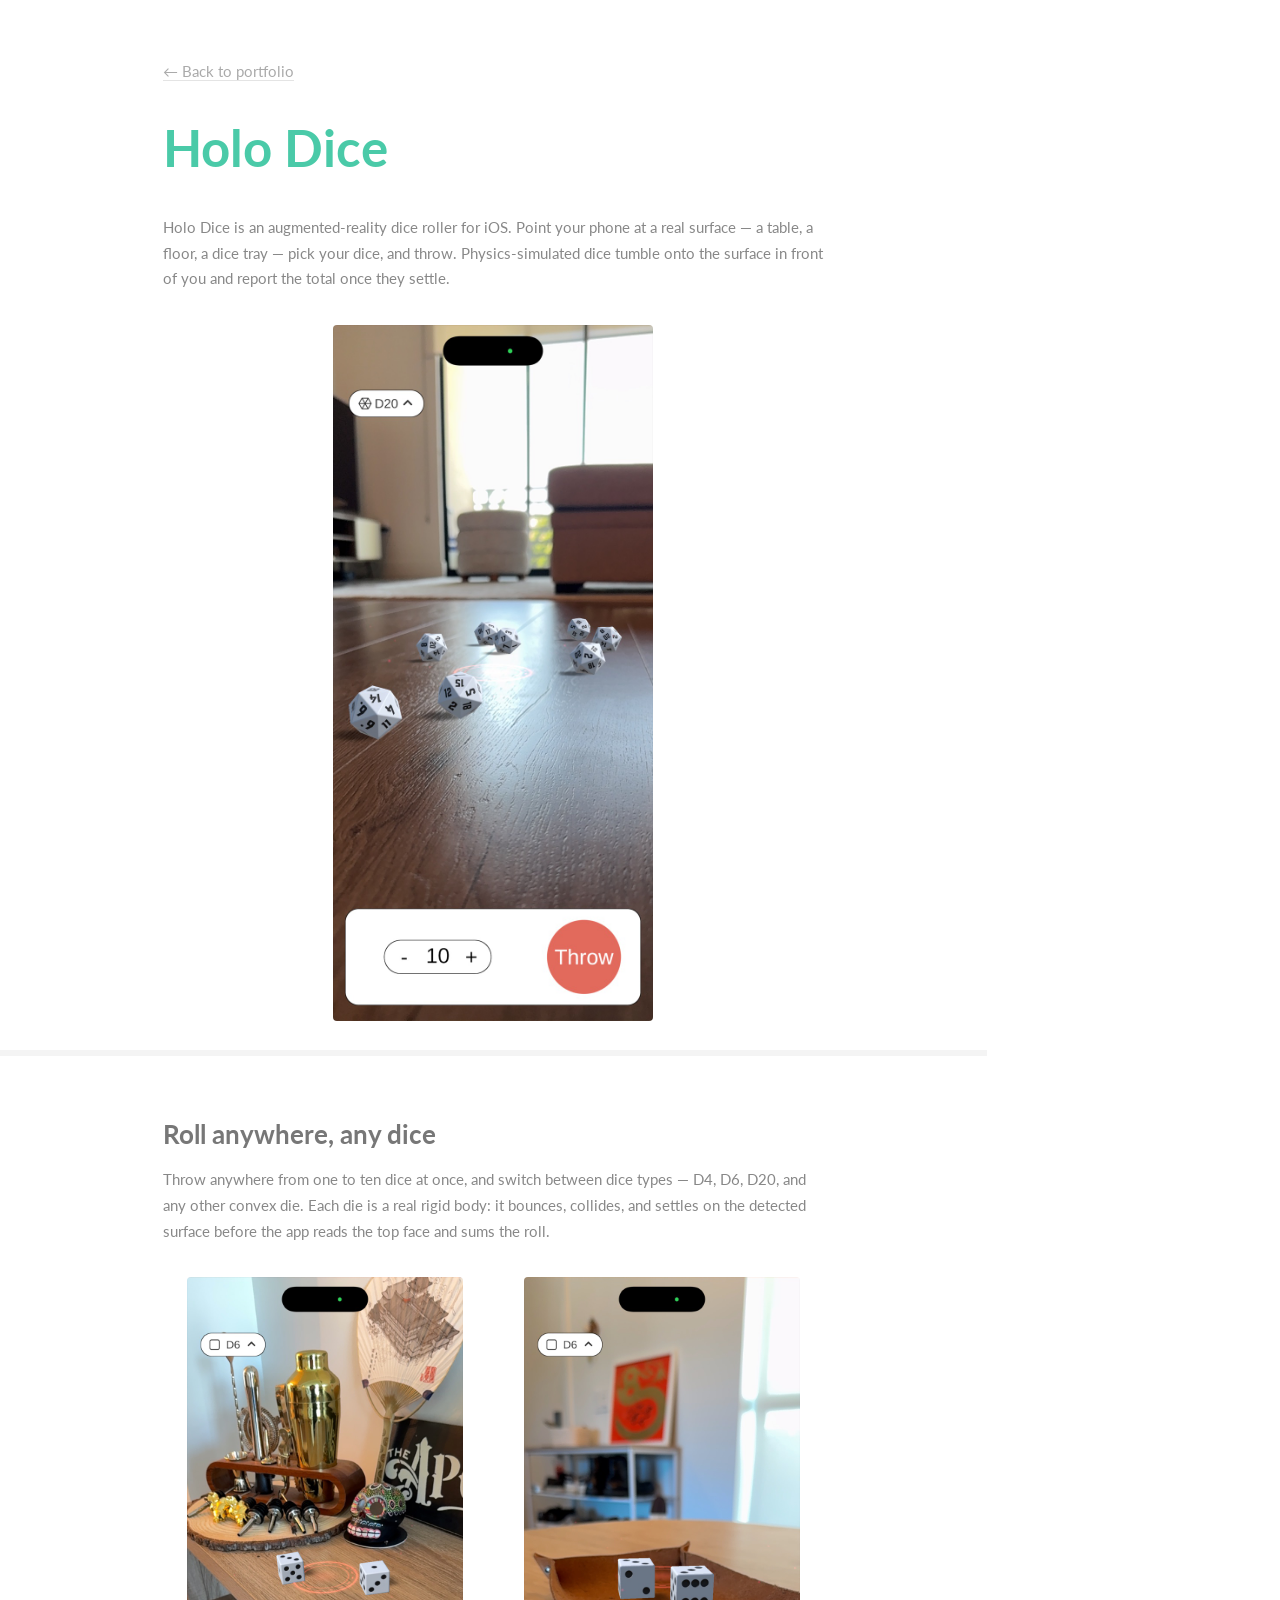
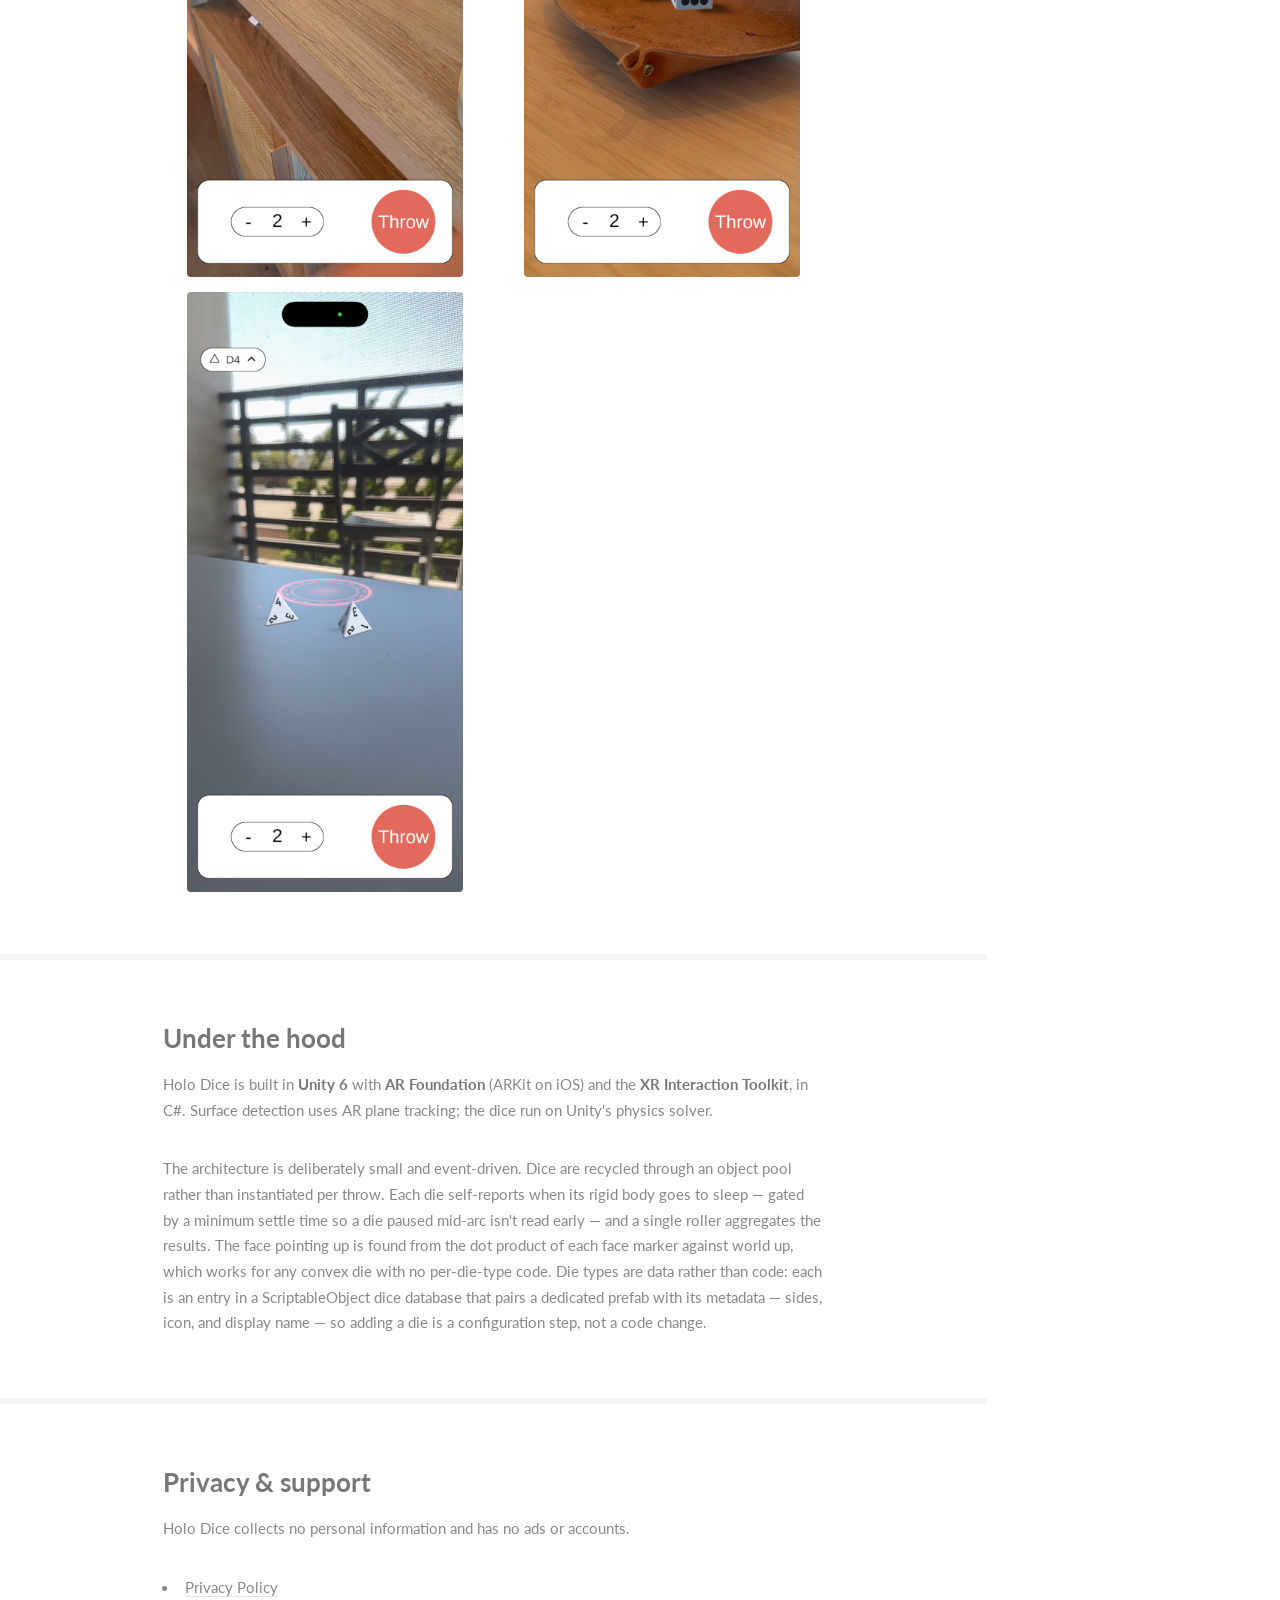
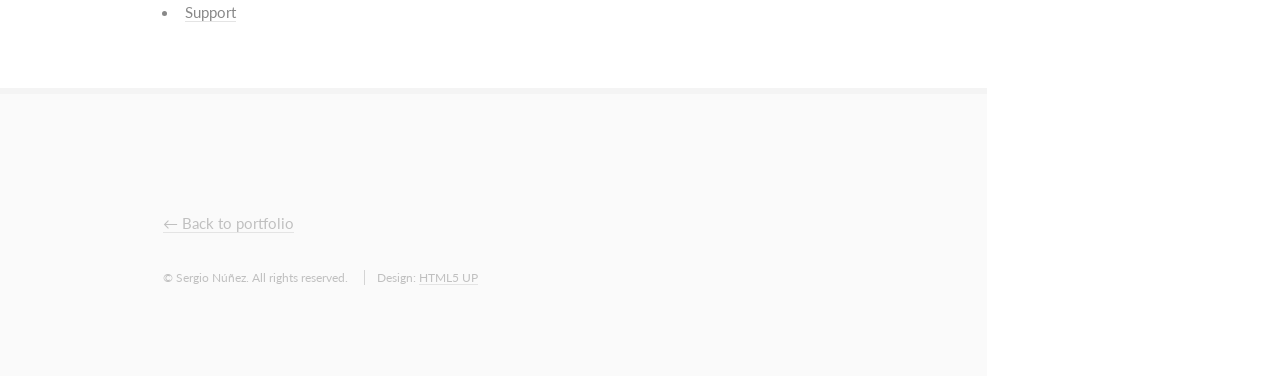
==== commit 9a955661: "Clarify Holo Dice die setup: data-driven dice database, not one shared prefab" ====
--- a/projects/holo-dice.html
+++ b/projects/holo-dice.html
@@ -63,9 +63,9 @@
 						rather than instantiated per throw. Each die self-reports when its rigid body goes to sleep
 						&mdash; gated by a minimum settle time so a die paused mid-arc isn't read early &mdash; and a
 						single roller aggregates the results. The face pointing up is found from the dot product of each
-						face marker against world up, which works for any convex die with no per-die-type code. One
-						configurable prefab generalises from a D6 to a D20 by pointing its markers at the new faces
-						&mdash; no new classes, no factory.</p>
+						face marker against world up, which works for any convex die with no per-die-type code. Die types are data rather than code: each is an entry in a ScriptableObject dice database
+						that pairs a dedicated prefab with its metadata &mdash; sides, icon, and display name &mdash; so
+						adding a die is a configuration step, not a code change.</p>
 				</div>
 			</section>
 
